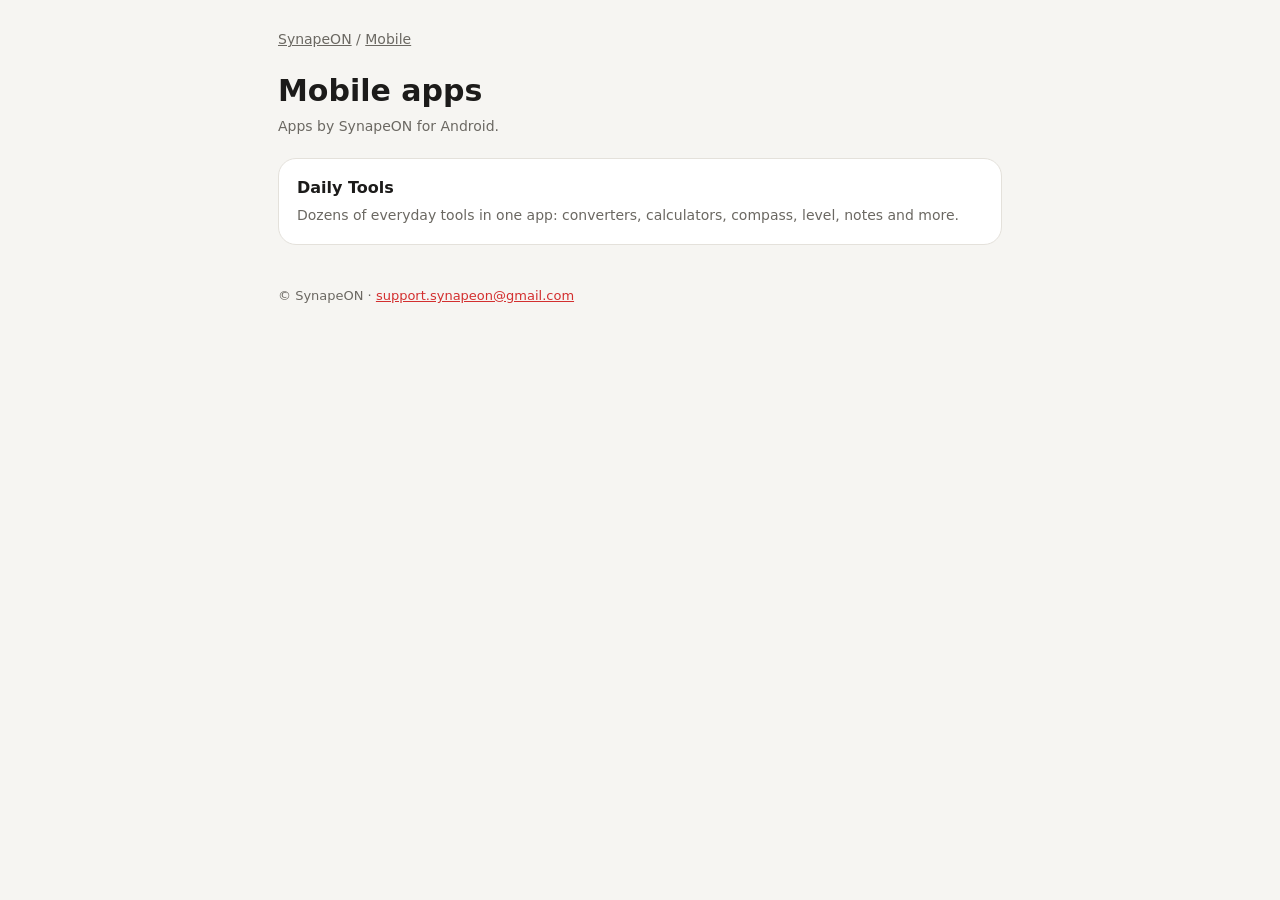
==== mobile/index.html @ d15c18d6 "Add files via upload" ====
<!doctype html>
<html lang="en"><head><meta charset="utf-8"><meta name="viewport" content="width=device-width,initial-scale=1">
<title>Mobile apps · SynapeON</title><meta name="description" content="Mobile apps by SynapeON.">
<link rel="stylesheet" href="/style.css"></head><body><main>
<nav><a href="/">SynapeON</a> / <a href="/mobile/">Mobile</a></nav>
<h1>Mobile apps</h1><p class="meta">Apps by SynapeON for Android.</p>
<a class="card" href="/mobile/daily-tools/"><b>Daily Tools</b><span>Dozens of everyday tools in one app: converters, calculators, compass, level, notes and more.</span></a>
<footer>© SynapeON · <a href="mailto:support.synapeon@gmail.com">support.synapeon@gmail.com</a></footer>
</main></body></html>
---- style.css ----
:root{--bg:#f6f5f2;--card:#fff;--ink:#1c1b1a;--muted:#6b6862;--accent:#d32f2f;--edge:#e4e1db}
@media (prefers-color-scheme:dark){:root{--bg:#121211;--card:#1c1b1a;--ink:#f1efea;--muted:#a09c94;--accent:#ff6b5e;--edge:#2c2a28}}
*{box-sizing:border-box}body{margin:0;background:var(--bg);color:var(--ink);font:16px/1.65 system-ui,-apple-system,Segoe UI,Roboto,sans-serif}
main{max-width:760px;margin:0 auto;padding:28px 18px 64px}
nav{font-size:14px;color:var(--muted);margin-bottom:22px}nav a{color:var(--muted)}
h1{font-size:30px;line-height:1.2;margin:0 0 6px}h2{font-size:20px;margin:32px 0 6px}
.meta{color:var(--muted);font-size:14px;margin:0 0 20px}
a{color:var(--accent)}ul{padding-left:22px}li{margin:4px 0}
.card{background:var(--card);border:1px solid var(--edge);border-radius:18px;padding:16px 18px;margin:12px 0;display:block;text-decoration:none;color:var(--ink)}
.card b{display:block}.card span{color:var(--muted);font-size:14px}
footer{margin-top:40px;color:var(--muted);font-size:13px}
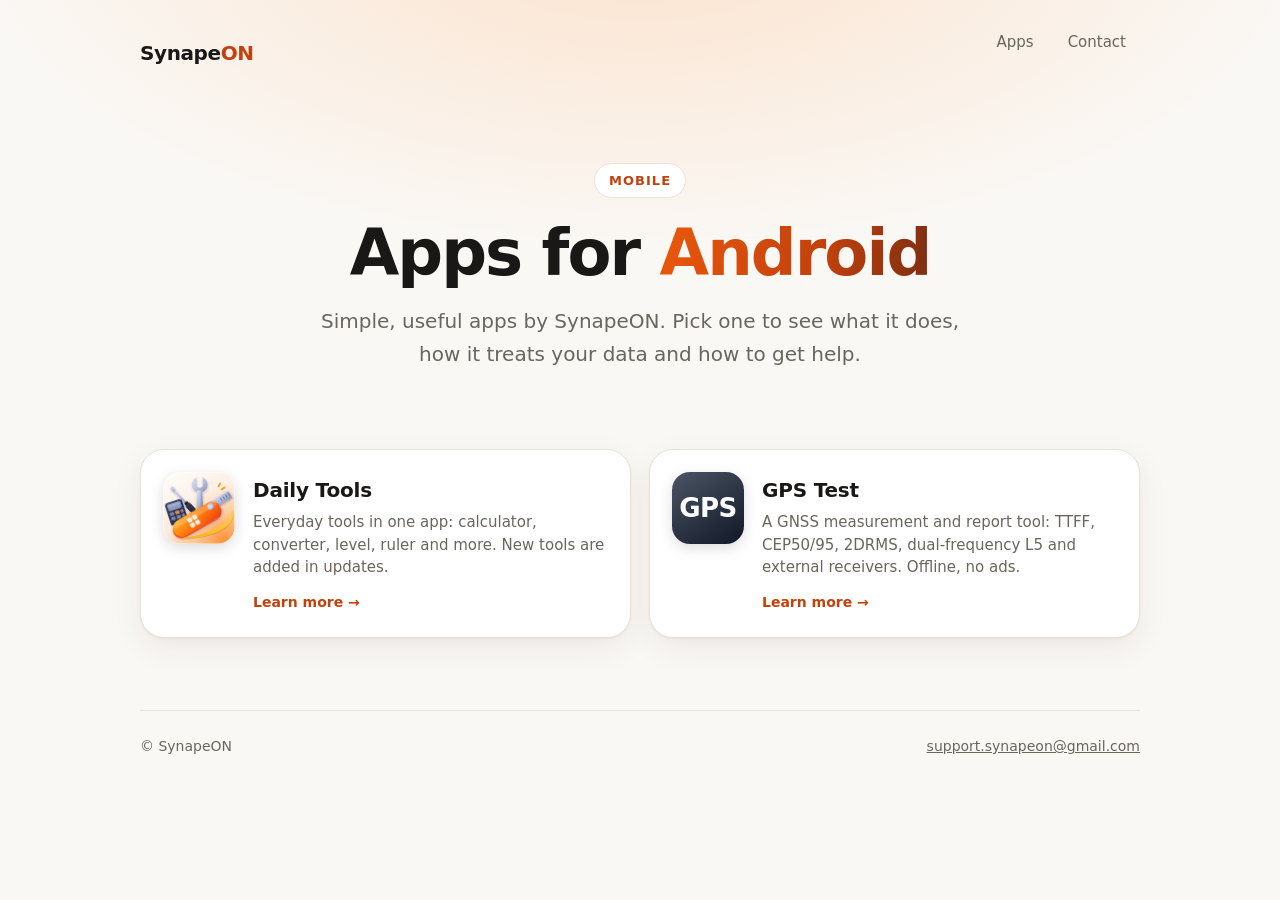
==== commit 2662bde4: "Refactor mobile index.html for improved layout Updated the HTML structure and added new sections for" ====
--- a/mobile/index.html
+++ b/mobile/index.html
@@ -1,9 +1,19 @@
 <!doctype html>
 <html lang="en"><head><meta charset="utf-8"><meta name="viewport" content="width=device-width,initial-scale=1">
 <title>Mobile apps · SynapeON</title><meta name="description" content="Mobile apps by SynapeON.">
-<link rel="stylesheet" href="/style.css"></head><body><main>
-<nav><a href="/">SynapeON</a> / <a href="/mobile/">Mobile</a></nav>
-<h1>Mobile apps</h1><p class="meta">Apps by SynapeON for Android.</p>
-<a class="card" href="/mobile/daily-tools/"><b>Daily Tools</b><span>Dozens of everyday tools in one app: converters, calculators, compass, level, notes and more.</span></a>
-<footer>© SynapeON · <a href="mailto:support.synapeon@gmail.com">support.synapeon@gmail.com</a></footer>
+<meta name="theme-color" content="#faf8f5"><link rel="icon" href="/assets/daily-tools.svg" type="image/svg+xml">
+<link rel="stylesheet" href="/style.css"></head><body><main class="wide">
+<header class="top"><a class="brand" href="/">Synape<i>ON</i></a>
+<nav class="menu" aria-label="Main"><a href="/mobile/">Apps</a><a href="mailto:support.synapeon@gmail.com">Contact</a></nav></header>
+<section class="hero">
+<span class="eyebrow">Mobile</span>
+<h1>Apps for <span class="grad">Android</span></h1>
+<p class="lead">Simple, useful apps by SynapeON. Pick one to see what it does, how it treats your data and how to get help.</p>
+</section>
+<section class="section" style="margin-top:8px">
+<div class="apps">
+<a class="app" href="/mobile/daily-tools/"><img src="/assets/daily-tools.svg" alt="" width="72" height="72"><div><h3>Daily Tools</h3><p>Everyday tools in one app: calculator, converter, level, ruler and more. New tools are added in updates.</p><span class="go">Learn more →</span></div></a>
+<a class="app" href="/mobile/gps-test/"><div class="tile" aria-hidden="true">GPS</div><div><h3>GPS Test</h3><p>A GNSS measurement and report tool: TTFF, CEP50/95, 2DRMS, dual-frequency L5 and external receivers. Offline, no ads.</p><span class="go">Learn more →</span></div></a>
+</div></section>
+<footer class="foot"><span>© SynapeON</span><a href="mailto:support.synapeon@gmail.com">support.synapeon@gmail.com</a></footer>
 </main></body></html>
--- a/style.css
+++ b/style.css
@@ -1,11 +1,78 @@
-:root{--bg:#f6f5f2;--card:#fff;--ink:#1c1b1a;--muted:#6b6862;--accent:#d32f2f;--edge:#e4e1db}
-@media (prefers-color-scheme:dark){:root{--bg:#121211;--card:#1c1b1a;--ink:#f1efea;--muted:#a09c94;--accent:#ff6b5e;--edge:#2c2a28}}
-*{box-sizing:border-box}body{margin:0;background:var(--bg);color:var(--ink);font:16px/1.65 system-ui,-apple-system,Segoe UI,Roboto,sans-serif}
+/* SynapeON site. One stylesheet for every page. No external fonts or scripts: the page makes no
+   request to any other site. The old pages (legal, support) use main, nav, h1, h2, .meta, .card
+   and footer; the home pages add the classes below them. */
+:root{
+  --bg:#faf8f5;--bg2:#f2ede5;--card:#fff;--ink:#1a1816;--muted:#6a655d;--edge:#e8e2d9;
+  --accent:#c2410c;--accent2:#ea580c;--glow:rgba(255,138,43,.20);
+  --shadow:0 1px 2px rgba(40,25,10,.05),0 10px 30px rgba(40,25,10,.07);
+  --shadow-hover:0 2px 4px rgba(40,25,10,.06),0 18px 44px rgba(40,25,10,.12);
+}
+@media (prefers-color-scheme:dark){:root{
+  --bg:#100f0e;--bg2:#171513;--card:#1b1917;--ink:#f3efe8;--muted:#a39d93;--edge:#2c2926;
+  --accent:#ff8a4c;--accent2:#f97316;--glow:rgba(255,138,43,.14);
+  --shadow:0 1px 2px rgba(0,0,0,.4),0 12px 32px rgba(0,0,0,.35);
+  --shadow-hover:0 2px 4px rgba(0,0,0,.5),0 20px 48px rgba(0,0,0,.5);
+}}
+*{box-sizing:border-box}
+html{-webkit-text-size-adjust:100%}
+body{margin:0;color:var(--ink);font:16px/1.65 system-ui,-apple-system,"Segoe UI",Roboto,"Helvetica Neue",Arial,sans-serif;
+  background:radial-gradient(1100px 520px at 50% -8%,var(--glow),transparent 62%),var(--bg);background-attachment:fixed}
 main{max-width:760px;margin:0 auto;padding:28px 18px 64px}
-nav{font-size:14px;color:var(--muted);margin-bottom:22px}nav a{color:var(--muted)}
-h1{font-size:30px;line-height:1.2;margin:0 0 6px}h2{font-size:20px;margin:32px 0 6px}
+nav{font-size:14px;color:var(--muted);margin-bottom:22px}nav a{color:var(--muted);text-decoration:none}nav a:hover{color:var(--accent)}
+h1{font-size:30px;line-height:1.2;margin:0 0 6px;letter-spacing:-.01em}h2{font-size:20px;margin:32px 0 6px}
 .meta{color:var(--muted);font-size:14px;margin:0 0 20px}
 a{color:var(--accent)}ul{padding-left:22px}li{margin:4px 0}
-.card{background:var(--card);border:1px solid var(--edge);border-radius:18px;padding:16px 18px;margin:12px 0;display:block;text-decoration:none;color:var(--ink)}
+.card{background:var(--card);border:1px solid var(--edge);border-radius:18px;padding:16px 18px;margin:12px 0;display:block;
+  text-decoration:none;color:var(--ink);box-shadow:var(--shadow);transition:transform .18s ease,box-shadow .18s ease,border-color .18s ease}
+.card:hover{transform:translateY(-2px);box-shadow:var(--shadow-hover);border-color:var(--accent)}
 .card b{display:block}.card span{color:var(--muted);font-size:14px}
 footer{margin-top:40px;color:var(--muted);font-size:13px}
+
+/* ---------- home pages ---------- */
+main.wide{max-width:1040px;padding:0 20px 64px}
+.top{display:flex;align-items:center;justify-content:space-between;padding:22px 0}
+.brand{font-weight:800;font-size:20px;letter-spacing:-.02em;color:var(--ink);text-decoration:none}
+.brand i{font-style:normal;color:var(--accent)}
+.menu{display:flex;gap:6px}
+.menu a{color:var(--muted);text-decoration:none;font-size:15px;padding:8px 14px;border-radius:999px;transition:background .15s,color .15s}
+.menu a:hover{background:var(--card);color:var(--ink)}
+.hero{padding:56px 0 40px;text-align:center}
+.eyebrow{display:inline-block;font-size:13px;font-weight:600;letter-spacing:.08em;text-transform:uppercase;color:var(--accent);
+  background:var(--card);border:1px solid var(--edge);padding:6px 14px;border-radius:999px;margin-bottom:22px}
+.hero h1{font-size:clamp(36px,7vw,64px);line-height:1.05;letter-spacing:-.03em;margin:0 0 18px;font-weight:800}
+.grad{background:linear-gradient(100deg,var(--accent2),var(--accent) 60%,#7c2d12);-webkit-background-clip:text;background-clip:text;color:transparent}
+@media (prefers-color-scheme:dark){.grad{background:linear-gradient(100deg,#ffb36b,var(--accent2) 60%,#ff6a3d);-webkit-background-clip:text;background-clip:text;color:transparent}}
+.lead{font-size:clamp(17px,2.4vw,20px);color:var(--muted);max-width:640px;margin:0 auto 30px}
+.cta{display:flex;gap:12px;justify-content:center;flex-wrap:wrap}
+.btn{display:inline-flex;align-items:center;gap:8px;font-weight:600;font-size:16px;text-decoration:none;padding:13px 24px;border-radius:14px;
+  transition:transform .15s,box-shadow .15s,background .15s}
+.btn.primary{color:#fff;background:linear-gradient(180deg,var(--accent2),#c2410c);box-shadow:0 6px 18px rgba(194,65,12,.32)}
+.btn.primary:hover{transform:translateY(-2px);box-shadow:0 10px 24px rgba(194,65,12,.42)}
+.btn.ghost{color:var(--ink);background:var(--card);border:1px solid var(--edge)}
+.btn.ghost:hover{border-color:var(--accent);transform:translateY(-2px)}
+.section{margin-top:56px}
+.section>h2{font-size:26px;letter-spacing:-.02em;margin:0 0 6px}
+.section>p{color:var(--muted);margin:0 0 22px}
+.apps{display:grid;grid-template-columns:repeat(auto-fit,minmax(300px,1fr));gap:18px}
+.app{display:flex;gap:18px;align-items:flex-start;background:var(--card);border:1px solid var(--edge);border-radius:24px;padding:22px;
+  text-decoration:none;color:var(--ink);box-shadow:var(--shadow);transition:transform .2s ease,box-shadow .2s ease,border-color .2s ease}
+.app:hover{transform:translateY(-3px);box-shadow:var(--shadow-hover);border-color:var(--accent)}
+.app img,.app .tile{width:72px;height:72px;border-radius:18px;flex:none;box-shadow:0 4px 14px rgba(0,0,0,.14)}
+.tile{display:grid;place-items:center;color:#fff;font-weight:800;font-size:26px;letter-spacing:-.02em;
+  background:linear-gradient(145deg,#4b5563,#111827)}
+.app h3{margin:2px 0 4px;font-size:20px;letter-spacing:-.01em}
+.app p{margin:0 0 10px;color:var(--muted);font-size:15px;line-height:1.5}
+.go{font-size:14px;font-weight:600;color:var(--accent)}
+.features{display:grid;grid-template-columns:repeat(auto-fit,minmax(240px,1fr));gap:16px}
+.feature{background:var(--card);border:1px solid var(--edge);border-radius:20px;padding:20px;box-shadow:var(--shadow)}
+.feature h3{margin:0 0 6px;font-size:17px}.feature p{margin:0;color:var(--muted);font-size:15px;line-height:1.55}
+.chips{display:flex;flex-wrap:wrap;gap:10px;margin:0;padding:0;list-style:none}
+.chips li{margin:0;background:var(--card);border:1px solid var(--edge);border-radius:999px;padding:8px 16px;font-size:15px;box-shadow:var(--shadow)}
+.product{display:flex;flex-direction:column;align-items:center;text-align:center;padding:42px 0 18px}
+.product img{width:116px;height:116px;border-radius:28px;box-shadow:0 18px 44px rgba(194,65,12,.30);margin-bottom:24px}
+.links{display:grid;grid-template-columns:repeat(auto-fit,minmax(220px,1fr));gap:14px}
+.links .card{margin:0}
+.foot{margin-top:72px;padding-top:24px;border-top:1px solid var(--edge);display:flex;justify-content:space-between;flex-wrap:wrap;gap:10px;color:var(--muted);font-size:14px}
+.foot a{color:var(--muted)}.foot a:hover{color:var(--accent)}
+@media (max-width:560px){.hero{padding:36px 0 24px}.app{padding:18px}.menu a{padding:8px 10px}}
+@media (prefers-reduced-motion:reduce){*{transition:none!important}}
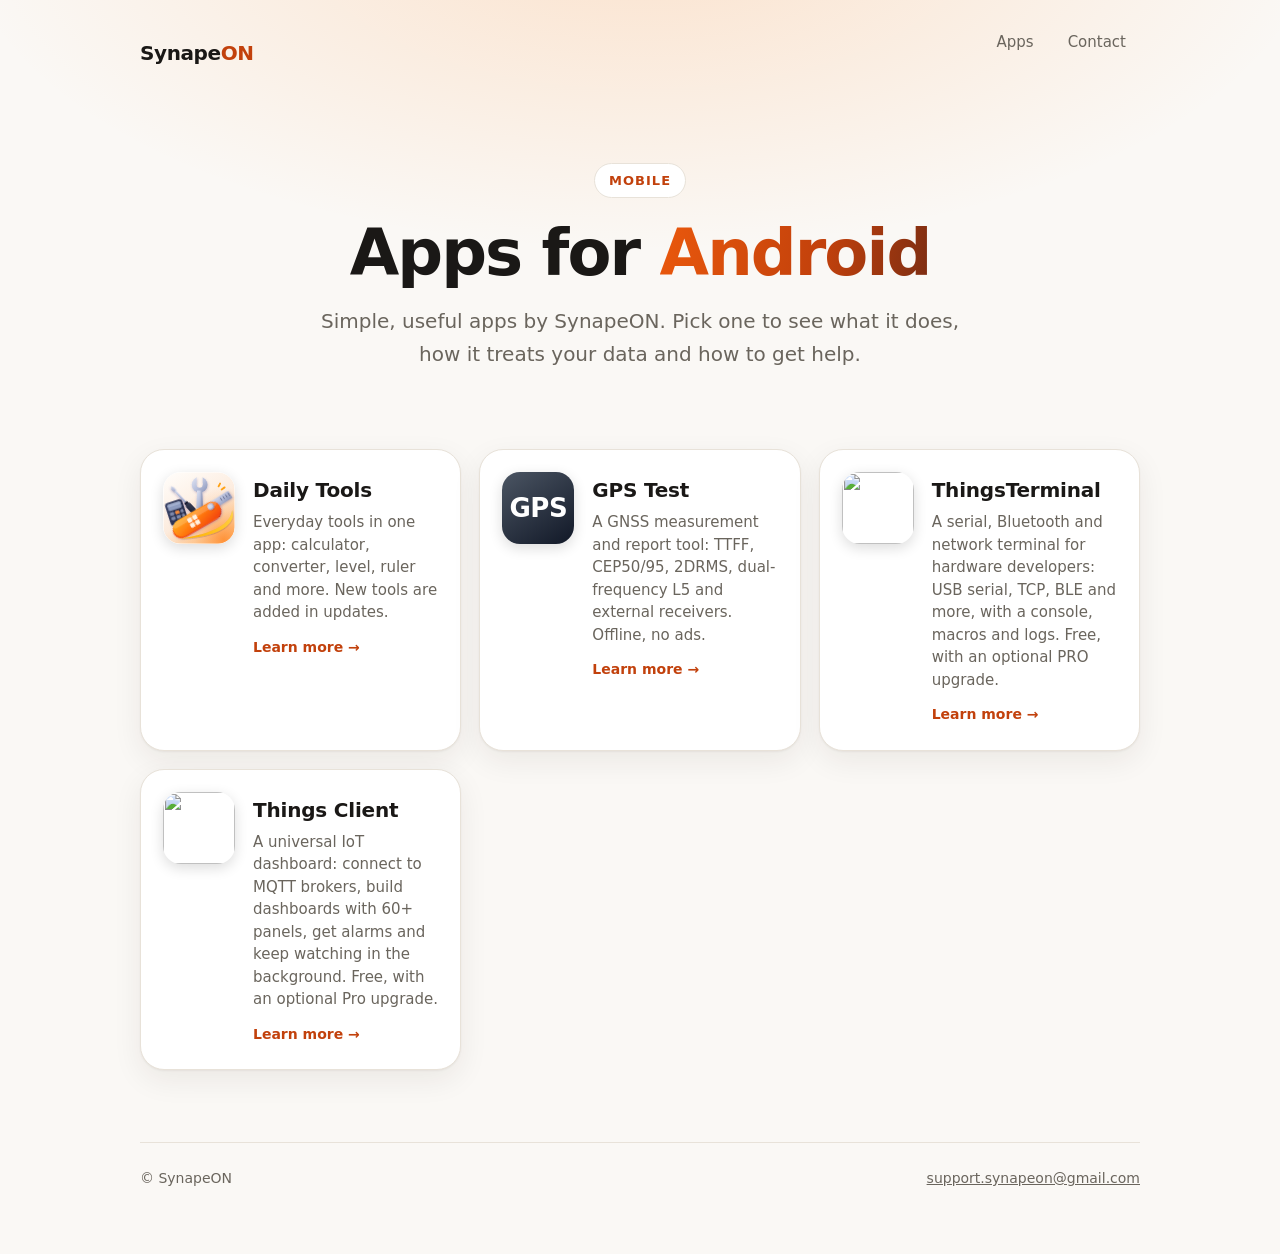
==== commit 67be0cdc: "Update index.html" ====
--- a/mobile/index.html
+++ b/mobile/index.html
@@ -14,6 +14,8 @@
 <div class="apps">
 <a class="app" href="/mobile/daily-tools/"><img src="/assets/daily-tools.svg" alt="" width="72" height="72"><div><h3>Daily Tools</h3><p>Everyday tools in one app: calculator, converter, level, ruler and more. New tools are added in updates.</p><span class="go">Learn more →</span></div></a>
 <a class="app" href="/mobile/gps-test/"><div class="tile" aria-hidden="true">GPS</div><div><h3>GPS Test</h3><p>A GNSS measurement and report tool: TTFF, CEP50/95, 2DRMS, dual-frequency L5 and external receivers. Offline, no ads.</p><span class="go">Learn more →</span></div></a>
+<a class="app" href="/mobile/things-terminal/"><img src="/assets/things-terminal.svg" alt="" width="72" height="72"><div><h3>ThingsTerminal</h3><p>A serial, Bluetooth and network terminal for hardware developers: USB serial, TCP, BLE and more, with a console, macros and logs. Free, with an optional PRO upgrade.</p><span class="go">Learn more →</span></div></a>
+<a class="app" href="/mobile/things-client/"><img src="/assets/things-client.png" alt="" width="72" height="72"><div><h3>Things Client</h3><p>A universal IoT dashboard: connect to MQTT brokers, build dashboards with 60+ panels, get alarms and keep watching in the background. Free, with an optional Pro upgrade.</p><span class="go">Learn more →</span></div></a>
 </div></section>
 <footer class="foot"><span>© SynapeON</span><a href="mailto:support.synapeon@gmail.com">support.synapeon@gmail.com</a></footer>
 </main></body></html>
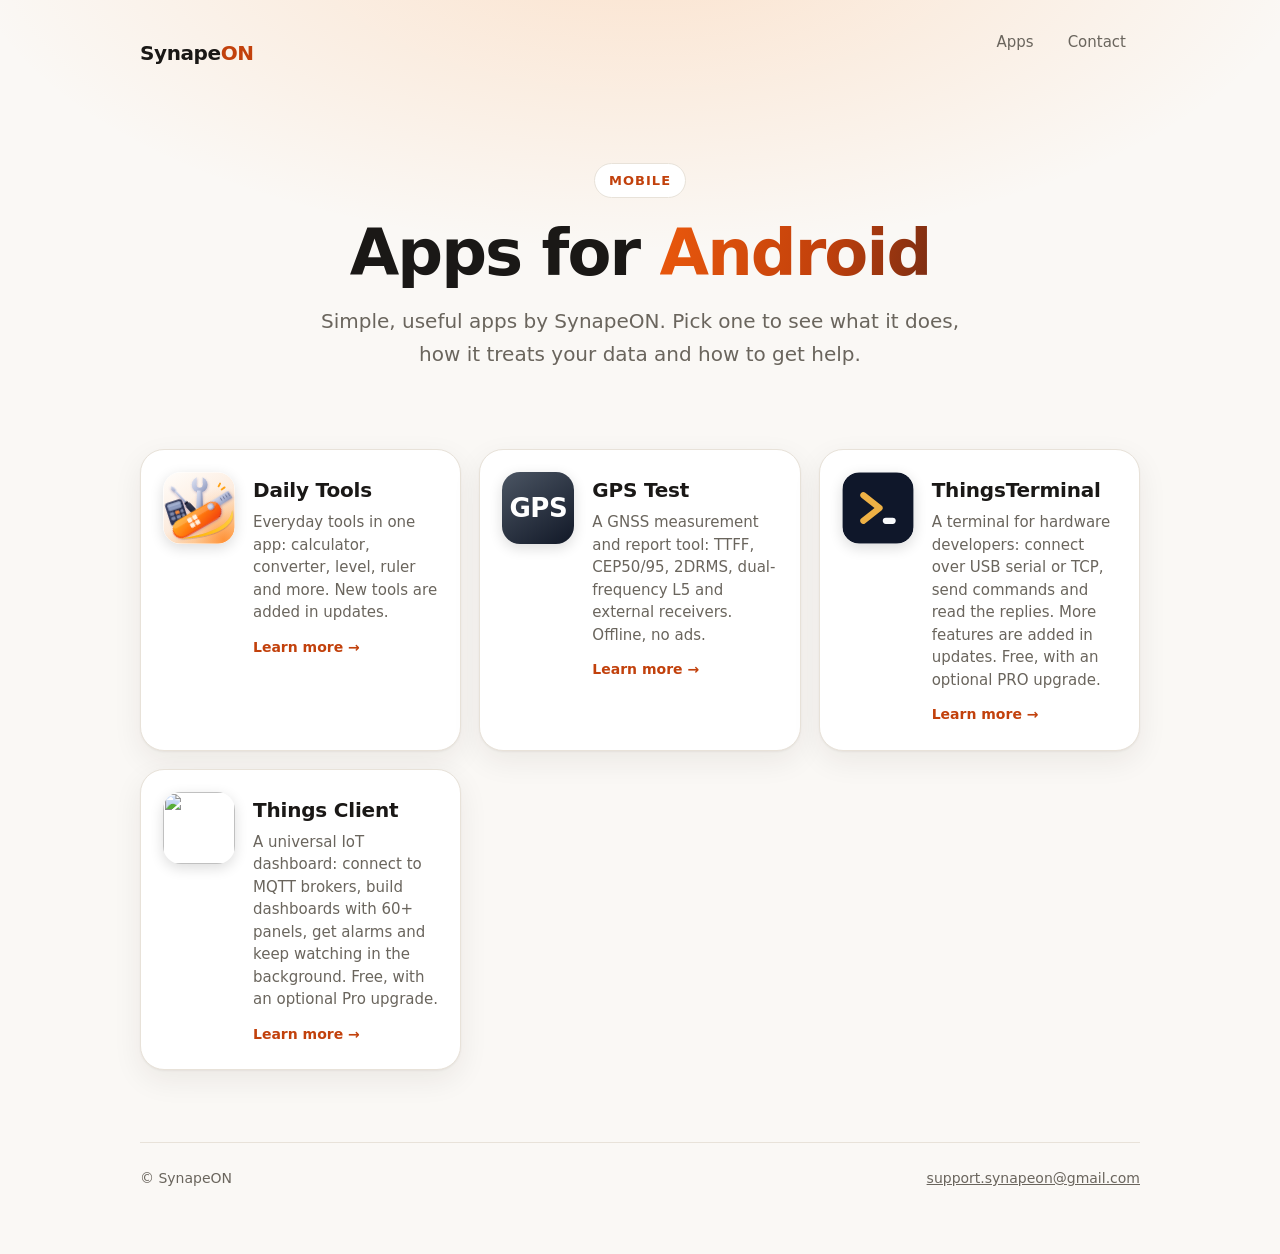
==== commit 5de73f94: "Revise ThingsTerminal app description in index.html Updated the description of the ThingsTerminal ap" ====
--- a/mobile/index.html
+++ b/mobile/index.html
@@ -14,7 +14,7 @@
 <div class="apps">
 <a class="app" href="/mobile/daily-tools/"><img src="/assets/daily-tools.svg" alt="" width="72" height="72"><div><h3>Daily Tools</h3><p>Everyday tools in one app: calculator, converter, level, ruler and more. New tools are added in updates.</p><span class="go">Learn more →</span></div></a>
 <a class="app" href="/mobile/gps-test/"><div class="tile" aria-hidden="true">GPS</div><div><h3>GPS Test</h3><p>A GNSS measurement and report tool: TTFF, CEP50/95, 2DRMS, dual-frequency L5 and external receivers. Offline, no ads.</p><span class="go">Learn more →</span></div></a>
-<a class="app" href="/mobile/things-terminal/"><img src="/assets/things-terminal.svg" alt="" width="72" height="72"><div><h3>ThingsTerminal</h3><p>A serial, Bluetooth and network terminal for hardware developers: USB serial, TCP, BLE and more, with a console, macros and logs. Free, with an optional PRO upgrade.</p><span class="go">Learn more →</span></div></a>
+<a class="app" href="/mobile/things-terminal/"><img src="/assets/things-terminal.svg" alt="" width="72" height="72"><div><h3>ThingsTerminal</h3><p>A terminal for hardware developers: connect over USB serial or TCP, send commands and read the replies. More features are added in updates. Free, with an optional PRO upgrade.</p><span class="go">Learn more →</span></div></a>
 <a class="app" href="/mobile/things-client/"><img src="/assets/things-client.png" alt="" width="72" height="72"><div><h3>Things Client</h3><p>A universal IoT dashboard: connect to MQTT brokers, build dashboards with 60+ panels, get alarms and keep watching in the background. Free, with an optional Pro upgrade.</p><span class="go">Learn more →</span></div></a>
 </div></section>
 <footer class="foot"><span>© SynapeON</span><a href="mailto:support.synapeon@gmail.com">support.synapeon@gmail.com</a></footer>
